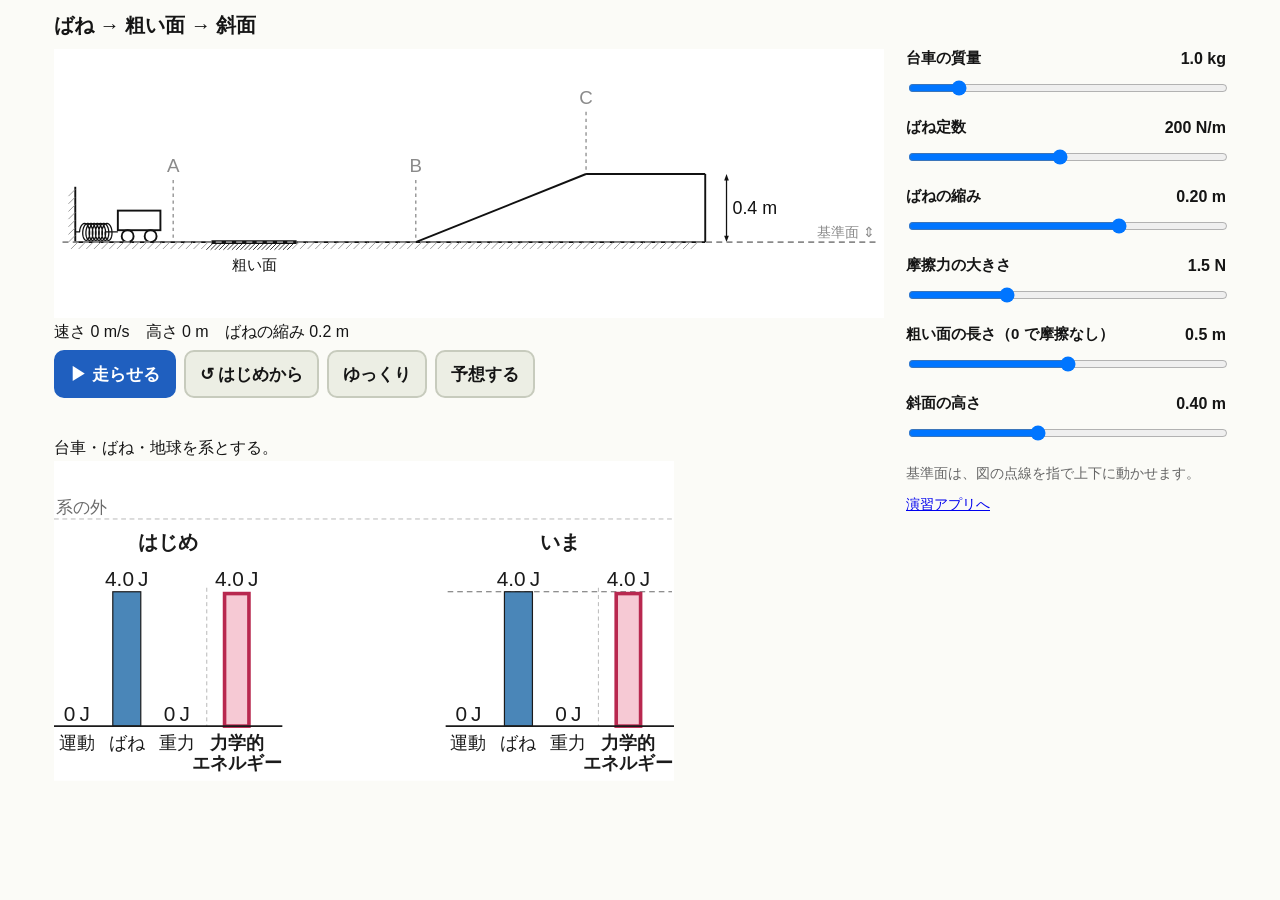
==== sim.html @ 1ea61e7e "シミュレーション（ばね → 粗い面 → 斜面 の台車）の試作: はじめ｜いま の棒グラフ、摩擦力の仕事の矢印、基準面を指で上下、予想（A・B・C の点で止めて比べる） Co-Authored-By: " ====
<!DOCTYPE html>
<html lang="ja">
<head>
<meta charset="utf-8">
<meta name="viewport" content="width=device-width,initial-scale=1,viewport-fit=cover">
<title>エネルギー棒グラフ シミュレーション</title>
<link rel="stylesheet" href="css/app.css">
<link rel="stylesheet" href="css/sim.css">
</head>
<body class="sim">
<div class="simwrap">
  <h1>ばね → 粗い面 → 斜面</h1>

  <div class="stage">
    <div id="course" class="course"></div>
    <p id="readout" class="readout"></p>
    <div class="runbtns">
      <button id="bRun" class="primary" type="button">▶ 走らせる</button>
      <button id="bReset" type="button">↺ はじめから</button>
      <button id="bSlow" type="button">ゆっくり</button>
      <button id="bPredict" type="button">予想する</button>
    </div>
    <p id="msg" class="simmsg"></p>

    <div id="predBox" class="pred hidden">
      <div class="predpts"><span>どの点で？</span><span id="predPts"></span></div>
      <p class="dim" id="predHint"></p>
      <div id="predChart" class="chart draw"></div>
    </div>

    <p class="sys">台車・ばね・地球を系とする。</p>
    <div id="chart" class="chart"></div>
  </div>

  <div class="params">
    <div id="sliders"></div>
    <p class="dim">基準面は、図の点線を指で上下に動かせます。</p>
    <p class="dim"><a href="index.html">演習アプリへ</a></p>
  </div>
</div>

<script src="lib/ebar.js"></script>
<script src="lib/scene.js"></script>
<script src="lib/simcore.js"></script>
<script src="js/sim.js"></script>
</body>
</html>
---- css/app.css ----
/* エネルギー棒グラフ 演習。スマホ縦が基本、横長（iPad・パソコン）は 2 列（docs/decisions.md 10） */
:root { --bg:#fbfbf7; --fg:#151515; --dim:#666; --line:#c7cbbd; --btn:#eceee4; --on:#1f5fbf; --ok:#14803a; --ng:#c62828; --warn:#9a5b00; }
* { box-sizing: border-box; -webkit-tap-highlight-color: transparent; }
html, body { margin: 0; height: 100%; background: var(--bg); color: var(--fg);
  font-family: "BIZ UDPGothic", "Hiragino Sans", "Hiragino Kaku Gothic ProN", "Noto Sans JP", Meiryo, sans-serif; touch-action: manipulation; }
body { overflow: hidden; }
.hidden { display: none !important; }
.dim { color: var(--dim); font-weight: 400; font-size: .85em; }
button, .big { font: inherit; font-weight: 700; font-size: 17px; background: var(--btn); color: var(--fg); border: 2px solid var(--line);
  border-radius: 10px; min-height: 48px; min-width: 48px; padding: 4px 14px; cursor: pointer;
  -webkit-user-select: none; user-select: none; -webkit-touch-callout: none; text-decoration: none; display: inline-flex; align-items: center; justify-content: center; }
button:active { filter: brightness(.92); }
button.on { background: var(--on); border-color: var(--on); color: #fff; }
.primary { background: var(--on); border-color: var(--on); color: #fff; }
.big { font-size: 19px; min-height: 56px; padding: 6px 22px; }
.view { position: fixed; inset: 0; overflow: auto; -webkit-overflow-scrolling: touch; }

/* ホーム */
.home { max-width: 720px; margin: 0 auto; padding: 18px 16px 60px; }
.home h1 { font-size: 24px; margin: 4px 0 6px; }
.home h2 { font-size: 18px; margin: 22px 0 8px; }
.lead { margin: 0 0 14px; line-height: 1.6; }
.field { display: flex; flex-direction: column; gap: 6px; font-weight: 700; }
.field input { font: inherit; font-size: 20px; padding: 10px 12px; border: 2px solid var(--line); border-radius: 10px; background: #fff; }
.levels { display: grid; grid-template-columns: 1fr; gap: 8px; }
.levels button { justify-content: flex-start; text-align: left; gap: 10px; min-height: 56px; }
.levels button .n { display: inline-block; min-width: 2.2em; font-size: 15px; background: #333; color: #fff; border-radius: 6px; padding: 2px 6px; text-align: center; }
.levels button.on .n { background: #fff; color: var(--on); }
.levels button .t { font-size: 13px; font-weight: 400; margin-left: auto; opacity: .85; }
.units { display: grid; grid-template-columns: 1fr; gap: 8px; }
.units label { display: flex; align-items: center; gap: 10px; background: #fff; border: 2px solid var(--line); border-radius: 10px; padding: 10px 12px; font-size: 17px; }
.units label.on { border-color: var(--on); }
.units input { width: 24px; height: 24px; }
.units.off { opacity: .4; pointer-events: none; }
.startrow { display: grid; grid-template-columns: 1fr 1fr; gap: 10px; margin-top: 24px; }
.startrow button { flex-direction: column; gap: 2px; padding: 6px 8px; }
.startrow button .t { font-size: 13px; font-weight: 400; opacity: .85; }
/* 練習は時間なし: 時間の棒を出さない */
.qtop.practice .timer, .qtop.practice .ttxt { visibility: hidden; }
.msg { color: var(--ng); font-weight: 700; min-height: 1.4em; }
@media (min-width: 700px) { .levels, .units { grid-template-columns: 1fr 1fr; } }

/* 問題 */
#vQuiz { display: grid; grid-template-rows: auto 1fr; grid-template-columns: minmax(0, 1fr); overflow: hidden; height: 100%; }
.qtop { display: flex; align-items: center; gap: 8px; padding: 6px 10px; padding-top: max(6px, env(safe-area-inset-top)); background: #eef0e6; border-bottom: 2px solid var(--line); }
.tag { background: #333; color: #fff; border-radius: 6px; padding: 2px 8px; font-size: 14px; white-space: nowrap; }
.qnum { font-weight: 700; white-space: nowrap; }
.timer { flex: 1; height: 10px; background: #dde0d3; border-radius: 5px; overflow: hidden; min-width: 40px; }
#timerBar { height: 100%; width: 100%; background: var(--on); transform-origin: left; }
#timerBar.low { background: var(--ng); }
.ttxt { font-variant-numeric: tabular-nums; font-weight: 700; min-width: 2.6em; text-align: right; }
.tool { min-height: 40px; min-width: 40px; padding: 2px 8px; font-size: 16px; }
@media (max-width: 560px) { .tool .lbl { display: none; } .qtop { gap: 6px; padding-left: 8px; padding-right: 8px; } }
/* 1 本の流れ: 問題文＋問い → 図 → 答える欄（→ 正誤と解説）。横長の画面でも 1 列で、図だけ横に並べる */
.qscroll { overflow: auto; -webkit-overflow-scrolling: touch; padding: 12px 14px 40px; }
.qcard { max-width: 980px; margin: 0 auto; }
.qtext { font-size: 18px; line-height: 1.75; margin: 0 0 8px; }
/* 問いは太字にしない（画面がガチャガチャする。先生の指摘 2026-11-16）。改行して同じ大きさで続ける */
.qtext .ask { display: block; margin-top: 4px; font-weight: 400; }
.figs { display: flex; flex-wrap: wrap; gap: 8px 16px; align-items: flex-start; margin-bottom: 10px; }
.figs .scene { flex: 0 1 auto; max-width: 100%; }
.figs .chart { flex: 1 1 340px; max-width: 560px; }
.figs .scene:empty { display: none; }
.figs .chart.wide { flex: 1 1 100%; max-width: 1000px; }
button:disabled { opacity: .35; cursor: default; }
.chart svg, .fbchart svg { display: block; width: 100%; height: auto; }
.scene svg { display: block; height: auto; }   /* 幅は app.js が実寸 × 3.6 px/mm で決める */
.answer { max-width: 460px; }
.warnnote { color: var(--ng); font-size: 14px; margin-left: 6px; }
.chart.draw svg { touch-action: none; -webkit-user-select: none; user-select: none; }
.choices { display: flex; flex-direction: column; gap: 10px; }
.choice { position: relative; background: #fff; border: 3px solid var(--line); border-radius: 12px; padding: 6px 8px 4px 34px; cursor: pointer; }
.choice .mk { position: absolute; left: 8px; top: 8px; font-weight: 700; font-size: 18px; }
.choice.sel { border-color: var(--on); }
.choice.right { border-color: var(--ok); }
.choice.wrong { border-color: var(--ng); }
.ansrow { display: flex; align-items: center; gap: 8px; margin-bottom: 6px; font-size: 20px; }
.anslbl { font-weight: 800; font-size: 18px; }
.ansbox { flex: 1; min-height: 48px; background: #fff; border: 2px solid var(--line); border-radius: 10px; padding: 6px 12px; font-size: 26px; font-weight: 700; text-align: right; font-variant-numeric: tabular-nums; }
.ansbox.empty { color: #aaa; font-weight: 400; font-size: 18px; }
.unit { font-size: 20px; font-weight: 700; min-width: 2.4em; }
.keypad { display: grid; grid-template-columns: repeat(4, 1fr); gap: 6px; }
.keypad button { min-height: 50px; font-size: 22px; }
.keypad .go { background: var(--on); border-color: var(--on); color: #fff; font-size: 19px; }
.keypad .wide { grid-column: span 2; }
.drawbtns { display: flex; gap: 8px; }
.drawbtns button { flex: 1; }
.feedback { font-size: 16px; line-height: 1.6; max-width: 640px; background: #fff; border: 2px solid var(--line); border-radius: 12px; padding: 8px 14px 12px; }
.fbchart { max-width: 560px; }
.choices { display: grid; grid-template-columns: 1fr; gap: 10px; }
@media (min-width: 900px) { .choices { grid-template-columns: 1fr 1fr; } }
.verdict { font-size: 24px; font-weight: 800; margin: 2px 0 4px; }
.verdict.ok { color: var(--ok); } .verdict.ng { color: var(--ng); }
.feedback ul { margin: 4px 0 6px; padding-left: 1.2em; }
.fbchart { margin: 4px 0 8px; }
.feedback .next { width: 100%; margin-top: 4px; }
/* 間違えたとき: 「最初からやり直す」と「次へ」を並べる */
.fbbtns { display: grid; grid-template-columns: 1fr 1fr; gap: 10px; margin-top: 4px; }
.fbbtns .next { margin-top: 0; }
.fbbtns button { padding: 6px 8px; }


/* 結果 */
.result { max-width: 720px; margin: 0 auto; padding: 18px 16px 60px; text-align: center; }
.rscore { font-size: 44px; font-weight: 800; margin: 10px 0; }
.clear { display: inline-block; font-size: 34px; font-weight: 800; color: #fff; background: var(--ok); border-radius: 12px; padding: 4px 26px; transform: rotate(-4deg); margin-bottom: 8px; }
.rlist { text-align: left; padding-left: 1.6em; line-height: 1.9; }
.rlist .ok { color: var(--ok); font-weight: 700; } .rlist .ng { color: var(--ng); font-weight: 700; }
.record img { width: 100%; max-width: 480px; border: 1px solid var(--line); margin: 10px 0; }
.row { display: flex; gap: 10px; justify-content: center; flex-wrap: wrap; margin-top: 16px; }

/* 計算用紙 */
#sheet { position: fixed; left: 0; right: 0; bottom: 0; height: 46vh; background: #fff; border-top: 3px solid #888; box-shadow: 0 -6px 20px rgba(0,0,0,.18);
  transform: translateY(105%); transition: transform .2s; z-index: 10; display: flex; flex-direction: column; }
#sheet.open { transform: none; }
#sheet.dragging { transition: none; }
#grip { height: 26px; display: flex; justify-content: center; align-items: center; cursor: ns-resize; touch-action: none; flex: none; }
#grip::before { content: ""; width: 70px; height: 6px; border-radius: 3px; background: #aaa; }
#tools { display: flex; gap: 8px; padding: 0 10px 6px; flex: none; align-items: center; flex-wrap: wrap; }
#tools button { min-height: 42px; font-size: 15px; }
#tools .sp { flex: 1; }
#tools .note { font-size: 13px; color: var(--dim); }
#padwrap { position: relative; flex: 1; min-height: 0;
  background-image: linear-gradient(#e8eef5 1px, transparent 1px), linear-gradient(90deg, #e8eef5 1px, transparent 1px); background-size: 28px 28px; }
#pad { position: absolute; inset: 0; width: 100%; height: 100%; touch-action: none; display: block; -webkit-user-select: none; user-select: none; -webkit-touch-callout: none; }

/* 電卓 */
#calc { position: fixed; right: 12px; top: 60px; width: 290px; background: #2b2f33; color: #fff; border-radius: 14px; padding: 8px;
  box-shadow: 0 8px 24px rgba(0,0,0,.3); z-index: 20; display: none; touch-action: none; -webkit-user-select: none; user-select: none; }
#calc.open { display: block; }
#calchead { display: flex; justify-content: space-between; align-items: center; padding: 0 4px 6px; cursor: move; font-size: 13px; color: #bbb; }
#calchead button { min-height: 34px; min-width: 34px; padding: 0 8px; font-size: 15px; background: #444; color: #fff; border-color: #555; }
#disp { background: #eef3e8; color: #111; border-radius: 8px; padding: 6px 10px; text-align: right; font-size: 18px; min-height: 64px; word-break: break-all; }
#disp .ex { color: #555; font-size: 16px; min-height: 1.3em; }
#disp .rv { font-size: 26px; font-weight: 700; }
#ckeys { display: grid; grid-template-columns: repeat(5, 1fr); gap: 6px; margin-top: 8px; }
#ckeys button { min-height: 46px; padding: 0; font-size: 20px; background: #444; color: #fff; border-color: #555; }
#ckeys button.op { background: #5a6e8c; }
#ckeys button.eq { background: #e08a1e; border-color: #e08a1e; }
#ckeys button.wide { grid-column: span 2; }
#ckeys button.small { font-size: 14px; }
---- css/sim.css ----
/* シミュレーション（sim.html）。ボタンと色は app.css をそのまま使う */
body.sim { overflow: auto; }
.simwrap { max-width: 1200px; margin: 0 auto; padding: 10px 14px 60px; display: grid; grid-template-columns: minmax(0, 1fr); gap: 10px 22px; }
.simwrap h1 { font-size: 20px; margin: 2px 0 0; }
@media (min-width: 1000px) {
  .simwrap { grid-template-columns: minmax(0, 1fr) 320px; }
  .simwrap h1 { grid-column: 1 / -1; }
}
.course svg { display: block; width: 100%; height: auto; touch-action: none; -webkit-user-select: none; user-select: none; }
.readout { margin: 4px 0; font-size: 16px; font-variant-numeric: tabular-nums; min-height: 1.5em; }
.runbtns { display: flex; flex-wrap: wrap; gap: 8px; }
.simmsg { min-height: 1.5em; margin: 8px 0; font-size: 16px; line-height: 1.6; }
.sys { margin: 6px 0 2px; font-size: 16px; }
.stage .chart { max-width: 620px; }
.chart svg { display: block; width: 100%; height: auto; }
.chart.draw svg { touch-action: none; -webkit-user-select: none; user-select: none; }
.pred { background: #fff; border: 2px solid var(--line); border-radius: 12px; padding: 8px 12px; margin-bottom: 8px; max-width: 640px; }
.predpts { display: flex; align-items: center; gap: 8px; flex-wrap: wrap; font-weight: 700; }
.predpts button { min-height: 44px; font-size: 16px; }
.pred .dim { margin: 4px 0; }

.params { align-self: start; }
.sl { display: grid; grid-template-columns: 1fr auto; align-items: center; gap: 2px 8px; margin: 0 0 12px; }
.sl .nm { font-weight: 700; font-size: 15px; }
.sl .val { font-variant-numeric: tabular-nums; font-size: 16px; font-weight: 700; text-align: right; min-width: 5.5em; }
.sl input { grid-column: 1 / -1; width: 100%; height: 32px; }
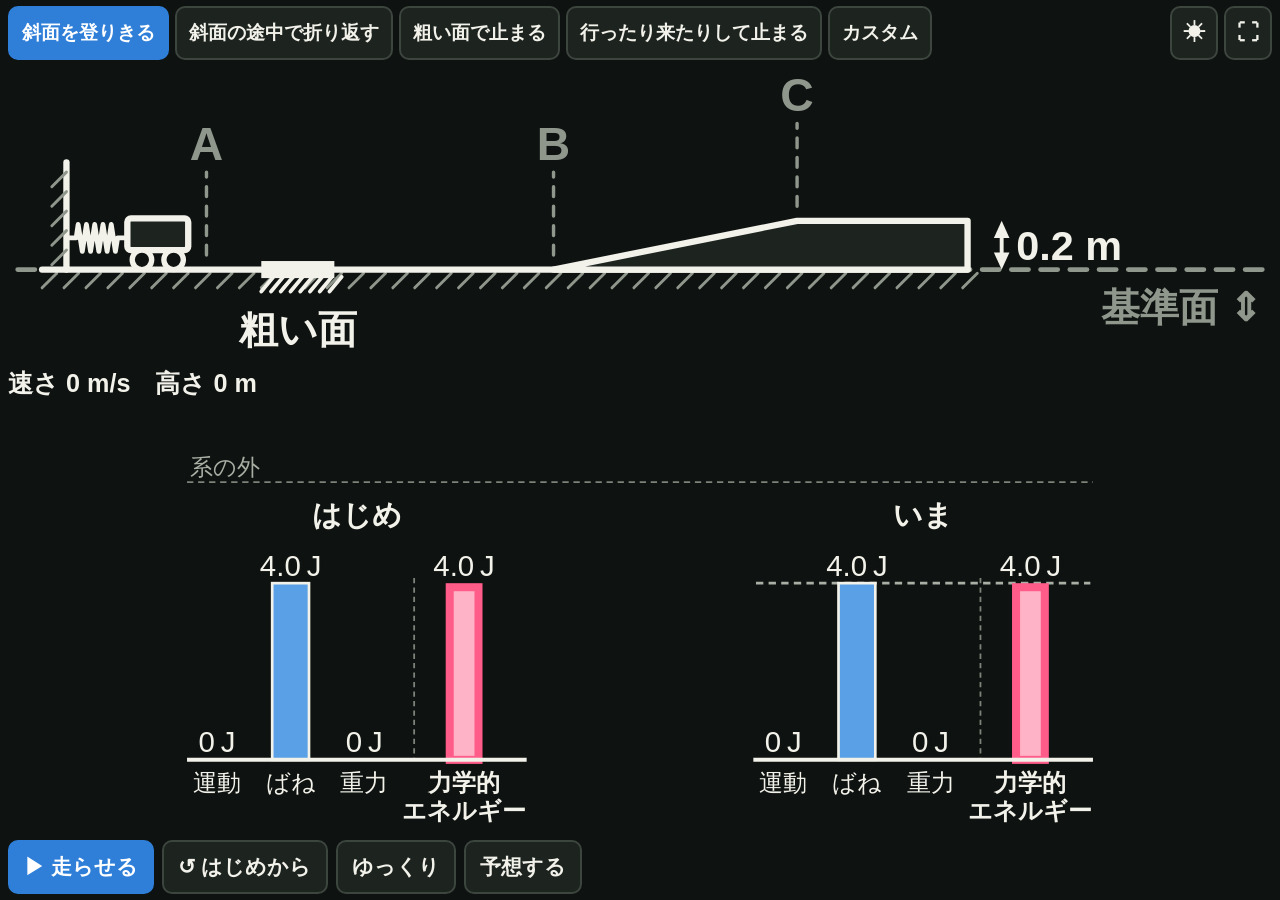
==== commit 65d72805: "シミュレーションを作り直す: 黒い画面（黒板に映す）、プリセット 4 つ＋カスタム（動かすのは 3 つ）、iPad で 1 画面に収める・全画面、スマホの並び、予想は黄色の点線で重ねる。棒グラフの部品" ====
--- a/sim.html
+++ b/sim.html
@@ -1,46 +1,48 @@
 <!DOCTYPE html>
-<html lang="ja">
+<html lang="ja" class="dark">
 <head>
 <meta charset="utf-8">
-<meta name="viewport" content="width=device-width,initial-scale=1,viewport-fit=cover">
+<meta name="viewport" content="width=device-width,initial-scale=1,maximum-scale=1,user-scalable=no,viewport-fit=cover">
+<meta name="apple-mobile-web-app-capable" content="yes">
+<meta name="mobile-web-app-capable" content="yes">
+<meta name="apple-mobile-web-app-status-bar-style" content="black-translucent">
+<meta name="theme-color" content="#0e1210">
 <title>エネルギー棒グラフ シミュレーション</title>
-<link rel="stylesheet" href="css/app.css">
 <link rel="stylesheet" href="css/sim.css">
 </head>
-<body class="sim">
-<div class="simwrap">
-  <h1>ばね → 粗い面 → 斜面</h1>
+<body>
+<div id="app">
+  <header class="bar">
+    <div id="presets" class="presets" role="tablist"></div>
+    <div class="tools">
+      <button id="bTheme" type="button" title="明るい画面／黒い画面">☀</button>
+      <button id="bFull" type="button" title="全画面">⛶</button>
+    </div>
+  </header>
 
-  <div class="stage">
-    <div id="course" class="course"></div>
-    <p id="readout" class="readout"></p>
+  <div id="course" class="cell course"></div>
+
+  <div class="info">
+    <span id="readout" class="readout"></span>
+    <span id="msg" class="msg"></span>
+  </div>
+
+  <div id="chart" class="cell chart"></div>
+  <p id="fricCap" class="fcap hidden">↑ 摩擦力が台車に負の仕事をした</p>
+
+  <footer class="bar ctl">
     <div class="runbtns">
       <button id="bRun" class="primary" type="button">▶ 走らせる</button>
       <button id="bReset" type="button">↺ はじめから</button>
       <button id="bSlow" type="button">ゆっくり</button>
       <button id="bPredict" type="button">予想する</button>
     </div>
-    <p id="msg" class="simmsg"></p>
-
-    <div id="predBox" class="pred hidden">
-      <div class="predpts"><span>どの点で？</span><span id="predPts"></span></div>
-      <p class="dim" id="predHint"></p>
-      <div id="predChart" class="chart draw"></div>
-    </div>
-
-    <p class="sys">台車・ばね・地球を系とする。</p>
-    <div id="chart" class="chart"></div>
-  </div>
-
-  <div class="params">
-    <div id="sliders"></div>
-    <p class="dim">基準面は、図の点線を指で上下に動かせます。</p>
-    <p class="dim"><a href="index.html">演習アプリへ</a></p>
-  </div>
+    <div id="predPts" class="predpts hidden"></div>
+    <div id="custom" class="custom hidden"></div>
+  </footer>
 </div>
 
 <script src="lib/ebar.js"></script>
-<script src="lib/scene.js"></script>
 <script src="lib/simcore.js"></script>
 <script src="js/sim.js"></script>
 </body>
--- a/css/sim.css
+++ b/css/sim.css
@@ -1,26 +1,67 @@
-/* シミュレーション（sim.html）。ボタンと色は app.css をそのまま使う */
-body.sim { overflow: auto; }
-.simwrap { max-width: 1200px; margin: 0 auto; padding: 10px 14px 60px; display: grid; grid-template-columns: minmax(0, 1fr); gap: 10px 22px; }
-.simwrap h1 { font-size: 20px; margin: 2px 0 0; }
-@media (min-width: 1000px) {
-  .simwrap { grid-template-columns: minmax(0, 1fr) 320px; }
-  .simwrap h1 { grid-column: 1 / -1; }
+/* シミュレーション（sim.html）。黒板に映す（iPad → プロジェクター）のが基本で、黒い画面が既定。
+ * 広い画面（iPad・パソコン）は 1 画面に収める: 上から 切り替え／コース／速さと知らせ／棒グラフ／ボタン。スクロールしない。
+ * 狭い画面（スマホ）は縦に並べてスクロールする。 */
+:root { --bg:#fbfbf7; --fg:#151515; --dim:#666; --line:#c7cbbd; --btn:#eceee4; --on:#1f5fbf; --hi:#c62828; }
+.dark { --bg:#0e1210; --fg:#f2f2ea; --dim:#a9afa5; --line:#3d453f; --btn:#1d2420; --on:#2f7fd9; --hi:#ffd84d; }
+* { box-sizing: border-box; -webkit-tap-highlight-color: transparent; }
+html, body { margin: 0; background: var(--bg); color: var(--fg); overscroll-behavior: none;
+  font-family: "BIZ UDPGothic", "Hiragino Sans", "Hiragino Kaku Gothic ProN", "Noto Sans JP", Meiryo, sans-serif;
+  touch-action: manipulation; -webkit-text-size-adjust: 100%; }
+body { -webkit-user-select: none; user-select: none; -webkit-touch-callout: none; }
+.hidden { display: none !important; }
+
+button { font: inherit; font-weight: 700; font-size: 18px; background: var(--btn); color: var(--fg); border: 2px solid var(--line);
+  border-radius: 10px; min-height: 48px; min-width: 48px; padding: 4px 14px; cursor: pointer; white-space: nowrap; }
+button:active { filter: brightness(1.2); }
+button.on, .primary { background: var(--on); border-color: var(--on); color: #fff; }
+button:disabled { opacity: .35; cursor: default; }
+
+#app { display: flex; flex-direction: column; gap: 6px;
+  padding: max(6px, env(safe-area-inset-top)) max(8px, env(safe-area-inset-right)) max(6px, env(safe-area-inset-bottom)) max(8px, env(safe-area-inset-left)); }
+.bar { display: flex; align-items: center; gap: 8px; flex-wrap: wrap; }
+.presets { display: flex; gap: 6px; flex: 1; flex-wrap: wrap; }
+.presets button { font-size: 17px; padding: 4px 12px; }
+.tools { display: flex; gap: 6px; margin-left: auto; }
+.tools button { font-size: 22px; padding: 0 10px; }
+/* スマホ: プリセットは 2 列に折り返す（横に流すと名前が切れた） */
+@media (max-width: 599px) {
+  .bar:first-child { flex-direction: column-reverse; align-items: stretch; }
+  .presets { display: grid; grid-template-columns: 1fr 1fr; overflow: visible; }
+  .presets button { font-size: 15px; padding: 4px 6px; white-space: normal; line-height: 1.25; }
+  .presets button:last-child { grid-column: 1 / -1; }
 }
-.course svg { display: block; width: 100%; height: auto; touch-action: none; -webkit-user-select: none; user-select: none; }
-.readout { margin: 4px 0; font-size: 16px; font-variant-numeric: tabular-nums; min-height: 1.5em; }
-.runbtns { display: flex; flex-wrap: wrap; gap: 8px; }
-.simmsg { min-height: 1.5em; margin: 8px 0; font-size: 16px; line-height: 1.6; }
-.sys { margin: 6px 0 2px; font-size: 16px; }
-.stage .chart { max-width: 620px; }
-.chart svg { display: block; width: 100%; height: auto; }
-.chart.draw svg { touch-action: none; -webkit-user-select: none; user-select: none; }
-.pred { background: #fff; border: 2px solid var(--line); border-radius: 12px; padding: 8px 12px; margin-bottom: 8px; max-width: 640px; }
-.predpts { display: flex; align-items: center; gap: 8px; flex-wrap: wrap; font-weight: 700; }
-.predpts button { min-height: 44px; font-size: 16px; }
-.pred .dim { margin: 4px 0; }
 
-.params { align-self: start; }
-.sl { display: grid; grid-template-columns: 1fr auto; align-items: center; gap: 2px 8px; margin: 0 0 12px; }
-.sl .nm { font-weight: 700; font-size: 15px; }
-.sl .val { font-variant-numeric: tabular-nums; font-size: 16px; font-weight: 700; text-align: right; min-width: 5.5em; }
-.sl input { grid-column: 1 / -1; width: 100%; height: 32px; }
+.cell svg { display: block; width: 100%; height: auto; touch-action: none; }
+.info { display: flex; flex-wrap: wrap; align-items: baseline; gap: 2px 18px; min-height: 1.6em; }
+.readout { font-size: 20px; font-weight: 700; font-variant-numeric: tabular-nums; white-space: nowrap; }
+.msg { font-size: 18px; color: var(--hi); font-weight: 700; line-height: 1.4; }
+
+.fcap { margin: 0; font-size: 16px; font-weight: 700; text-align: center; }
+.ctl { gap: 8px 16px; }
+.runbtns { display: flex; gap: 8px; flex-wrap: wrap; }
+.predpts { display: flex; gap: 6px; align-items: center; flex-wrap: wrap; font-weight: 700; font-size: 18px; }
+.custom { display: flex; gap: 6px 18px; flex-wrap: wrap; flex: 1; align-items: center; }
+.sl { display: grid; grid-template-columns: auto auto; align-items: center; gap: 0 8px; min-width: 200px; flex: 1; }
+.sl .nm { font-weight: 700; font-size: 16px; }
+.sl .val { font-variant-numeric: tabular-nums; font-size: 18px; font-weight: 700; text-align: right; }
+.sl input { grid-column: 1 / -1; width: 100%; height: 34px; accent-color: var(--on); }
+.fixed { font-size: 14px; color: var(--dim); width: 100%; }
+
+/* 広い画面: 1 画面に収める（全画面・ホーム画面から開いたときも、ずれない） */
+@media (min-width: 600px) and (min-height: 540px) {
+  html, body { height: 100%; overflow: hidden; }
+  #app { position: fixed; inset: 0; }
+  .course { flex: 1.0 1 0; min-height: 0; }
+  .chart { flex: 1.45 1 0; min-height: 0; }
+  .cell svg { height: 100%; }
+  .readout { font-size: clamp(18px, 2.8vh, 30px); }
+  .msg { font-size: clamp(16px, 2.4vh, 26px); }
+  button { font-size: clamp(16px, 2.3vh, 22px); min-height: clamp(44px, 6vh, 60px); }
+  .presets button { font-size: clamp(15px, 2.1vh, 21px); }
+}
+/* 縦長の iPad: 図は幅で決まるので、図の高さは中身どおりにして、余りは棒グラフの上下に回す */
+@media (min-width: 600px) and (min-height: 540px) and (orientation: portrait) {
+  .course { flex: none; }
+  .cell svg { height: auto; }
+  .chart { display: flex; align-items: center; }
+}
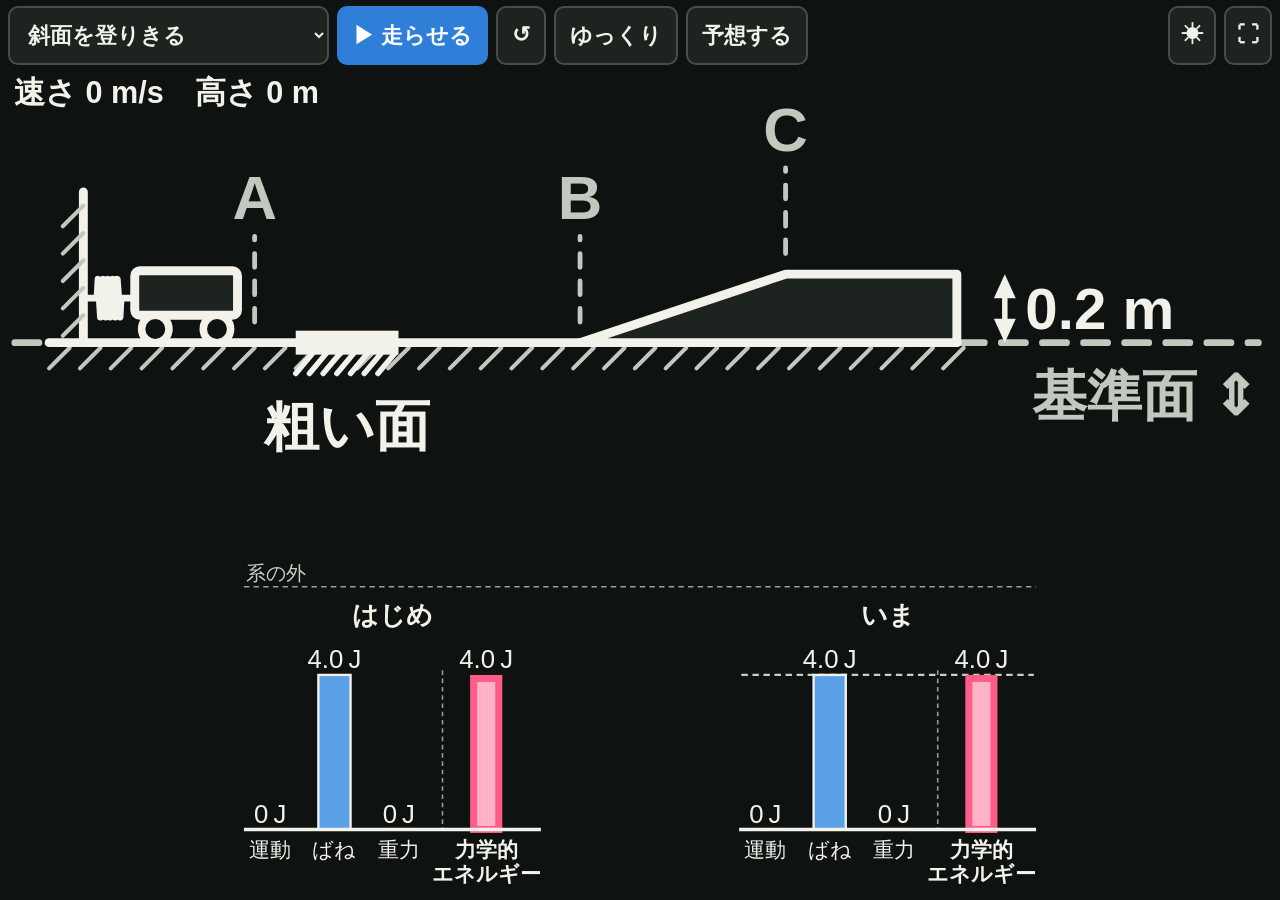
==== commit af0949fb: "シミュレーションを大きく: コースを 2.5 m に縮め台車を 0.3 m に、操作を 1 行に（場面はプルダウン）、速さを図の左上に大きく、灰色を明るく、知らせの文は専用の行に Co-Authore" ====
--- a/sim.html
+++ b/sim.html
@@ -12,34 +12,32 @@
 </head>
 <body>
 <div id="app">
+  <!-- 操作は 1 行にまとめる（場面・再生・予想）。図の場所を広くとる -->
   <header class="bar">
-    <div id="presets" class="presets" role="tablist"></div>
-    <div class="tools">
-      <button id="bTheme" type="button" title="明るい画面／黒い画面">☀</button>
-      <button id="bFull" type="button" title="全画面">⛶</button>
+    <select id="preset" aria-label="場面"></select>
+    <button id="bRun" class="primary" type="button">▶ 走らせる</button>
+    <button id="bReset" type="button" title="はじめから">↺</button>
+    <button id="bSlow" type="button">ゆっくり</button>
+    <button id="bPredict" type="button">予想する</button>
+    <span class="sp"></span>
+    <button id="bTheme" class="icon" type="button" title="明るい画面／黒い画面">☀</button>
+    <button id="bFull" class="icon" type="button" title="全画面">⛶</button>
+  </header>
+  <div id="predPts" class="bar sub hidden"></div>
+  <div id="custom" class="bar sub hidden"></div>
+
+  <!-- 上にコース、下に棒グラフ。どの画面でも上下に積む（横に並べると両方小さくなった） -->
+  <main class="stage">
+    <div class="cell course">
+      <div id="course"></div>
+      <div id="readout" class="readout"></div>
     </div>
-  </header>
-
-  <div id="course" class="cell course"></div>
-
-  <div class="info">
-    <span id="readout" class="readout"></span>
-    <span id="msg" class="msg"></span>
-  </div>
-
-  <div id="chart" class="cell chart"></div>
-  <p id="fricCap" class="fcap hidden">↑ 摩擦力が台車に負の仕事をした</p>
-
-  <footer class="bar ctl">
-    <div class="runbtns">
-      <button id="bRun" class="primary" type="button">▶ 走らせる</button>
-      <button id="bReset" type="button">↺ はじめから</button>
-      <button id="bSlow" type="button">ゆっくり</button>
-      <button id="bPredict" type="button">予想する</button>
+    <div class="side">
+      <div id="msg" class="msg"></div>
+      <div id="chart" class="cell chart"></div>
+      <p id="fricCap" class="fcap hidden">↑ 摩擦力が台車に負の仕事をした</p>
     </div>
-    <div id="predPts" class="predpts hidden"></div>
-    <div id="custom" class="custom hidden"></div>
-  </footer>
+  </main>
 </div>
 
 <script src="lib/ebar.js"></script>
--- a/css/sim.css
+++ b/css/sim.css
@@ -1,8 +1,8 @@
 /* シミュレーション（sim.html）。黒板に映す（iPad → プロジェクター）のが基本で、黒い画面が既定。
- * 広い画面（iPad・パソコン）は 1 画面に収める: 上から 切り替え／コース／速さと知らせ／棒グラフ／ボタン。スクロールしない。
+ * 操作は上の 1 行だけ。残りはコース（大きく）と棒グラフ。広い画面は 1 画面に収め、スクロールしない。
  * 狭い画面（スマホ）は縦に並べてスクロールする。 */
-:root { --bg:#fbfbf7; --fg:#151515; --dim:#666; --line:#c7cbbd; --btn:#eceee4; --on:#1f5fbf; --hi:#c62828; }
-.dark { --bg:#0e1210; --fg:#f2f2ea; --dim:#a9afa5; --line:#3d453f; --btn:#1d2420; --on:#2f7fd9; --hi:#ffd84d; }
+:root { --bg:#fbfbf7; --fg:#151515; --dim:#555; --line:#c7cbbd; --btn:#eceee4; --on:#1f5fbf; --hi:#c62828; }
+.dark { --bg:#0e1210; --fg:#f2f2ea; --dim:#c9cec5; --line:#465049; --btn:#1d2420; --on:#2f7fd9; --hi:#ffd84d; }
 * { box-sizing: border-box; -webkit-tap-highlight-color: transparent; }
 html, body { margin: 0; background: var(--bg); color: var(--fg); overscroll-behavior: none;
   font-family: "BIZ UDPGothic", "Hiragino Sans", "Hiragino Kaku Gothic ProN", "Noto Sans JP", Meiryo, sans-serif;
@@ -10,58 +10,60 @@
 body { -webkit-user-select: none; user-select: none; -webkit-touch-callout: none; }
 .hidden { display: none !important; }
 
-button { font: inherit; font-weight: 700; font-size: 18px; background: var(--btn); color: var(--fg); border: 2px solid var(--line);
+button, select { font: inherit; font-weight: 700; font-size: 18px; background: var(--btn); color: var(--fg); border: 2px solid var(--line);
   border-radius: 10px; min-height: 48px; min-width: 48px; padding: 4px 14px; cursor: pointer; white-space: nowrap; }
+select { padding-right: 10px; }
 button:active { filter: brightness(1.2); }
 button.on, .primary { background: var(--on); border-color: var(--on); color: #fff; }
 button:disabled { opacity: .35; cursor: default; }
+.icon { font-size: 22px; padding: 0 10px; }
 
 #app { display: flex; flex-direction: column; gap: 6px;
   padding: max(6px, env(safe-area-inset-top)) max(8px, env(safe-area-inset-right)) max(6px, env(safe-area-inset-bottom)) max(8px, env(safe-area-inset-left)); }
 .bar { display: flex; align-items: center; gap: 8px; flex-wrap: wrap; }
-.presets { display: flex; gap: 6px; flex: 1; flex-wrap: wrap; }
-.presets button { font-size: 17px; padding: 4px 12px; }
-.tools { display: flex; gap: 6px; margin-left: auto; }
-.tools button { font-size: 22px; padding: 0 10px; }
-/* スマホ: プリセットは 2 列に折り返す（横に流すと名前が切れた） */
+.bar .sp { flex: 1; }
+.sub { font-weight: 700; font-size: 18px; }
+
+.cell { position: relative; }
+.cell svg { display: block; width: 100%; height: auto; touch-action: none; }
+/* 速さ・高さはコースの左上に大きく（PhET の Energy Skate Park も速さは図の中に出す） */
+.readout { position: absolute; left: 6px; top: 2px; font-size: 22px; font-weight: 700; font-variant-numeric: tabular-nums; white-space: nowrap; pointer-events: none; }
+.msg { min-height: 1.35em; font-size: 18px; color: var(--hi); font-weight: 700; line-height: 1.35; text-align: center; }
+.stage, .side { display: flex; flex-direction: column; gap: 4px; }
+.fcap { margin: 0; font-size: 16px; font-weight: 700; text-align: center; }
+
+.sl { display: grid; grid-template-columns: auto auto; align-items: center; gap: 0 8px; min-width: 190px; flex: 1; }
+.sl .nm { font-size: 16px; }
+.sl .val { font-variant-numeric: tabular-nums; font-size: 18px; text-align: right; }
+.sl input { grid-column: 1 / -1; width: 100%; height: 34px; accent-color: var(--on); }
+.fixed { font-size: 14px; font-weight: 400; color: var(--dim); width: 100%; }
+
+/* スマホ: ボタンは折り返し、「はじめから」などは記号だけ */
 @media (max-width: 599px) {
-  .bar:first-child { flex-direction: column-reverse; align-items: stretch; }
-  .presets { display: grid; grid-template-columns: 1fr 1fr; overflow: visible; }
-  .presets button { font-size: 15px; padding: 4px 6px; white-space: normal; line-height: 1.25; }
-  .presets button:last-child { grid-column: 1 / -1; }
+  button, select { font-size: 16px; padding: 4px 10px; }
+  #preset { flex: 1 1 100%; }
+  .readout { font-size: 16px; }
+  .msg { font-size: 15px; }
 }
-
-.cell svg { display: block; width: 100%; height: auto; touch-action: none; }
-.info { display: flex; flex-wrap: wrap; align-items: baseline; gap: 2px 18px; min-height: 1.6em; }
-.readout { font-size: 20px; font-weight: 700; font-variant-numeric: tabular-nums; white-space: nowrap; }
-.msg { font-size: 18px; color: var(--hi); font-weight: 700; line-height: 1.4; }
-
-.fcap { margin: 0; font-size: 16px; font-weight: 700; text-align: center; }
-.ctl { gap: 8px 16px; }
-.runbtns { display: flex; gap: 8px; flex-wrap: wrap; }
-.predpts { display: flex; gap: 6px; align-items: center; flex-wrap: wrap; font-weight: 700; font-size: 18px; }
-.custom { display: flex; gap: 6px 18px; flex-wrap: wrap; flex: 1; align-items: center; }
-.sl { display: grid; grid-template-columns: auto auto; align-items: center; gap: 0 8px; min-width: 200px; flex: 1; }
-.sl .nm { font-weight: 700; font-size: 16px; }
-.sl .val { font-variant-numeric: tabular-nums; font-size: 18px; font-weight: 700; text-align: right; }
-.sl input { grid-column: 1 / -1; width: 100%; height: 34px; accent-color: var(--on); }
-.fixed { font-size: 14px; color: var(--dim); width: 100%; }
 
 /* 広い画面: 1 画面に収める（全画面・ホーム画面から開いたときも、ずれない） */
 @media (min-width: 600px) and (min-height: 540px) {
   html, body { height: 100%; overflow: hidden; }
   #app { position: fixed; inset: 0; }
-  .course { flex: 1.0 1 0; min-height: 0; }
-  .chart { flex: 1.45 1 0; min-height: 0; }
+  .stage { flex: 1 1 0; min-height: 0; }
+  .course { flex: 1 1 0; min-height: 0; }
+  .side { flex: 1 1 0; min-height: 0; }
+  .chart { flex: 1 1 0; min-height: 0; }
+  #course { height: 100%; }
   .cell svg { height: 100%; }
-  .readout { font-size: clamp(18px, 2.8vh, 30px); }
-  .msg { font-size: clamp(16px, 2.4vh, 26px); }
-  button { font-size: clamp(16px, 2.3vh, 22px); min-height: clamp(44px, 6vh, 60px); }
-  .presets button { font-size: clamp(15px, 2.1vh, 21px); }
+  .readout { font-size: clamp(20px, 3.4vh, 38px); }
+  .msg { font-size: clamp(16px, 2.6vh, 28px); }
+  button, select { font-size: clamp(16px, 2.4vh, 24px); min-height: clamp(44px, 6.5vh, 64px); }
 }
-/* 縦長の iPad: 図は幅で決まるので、図の高さは中身どおりにして、余りは棒グラフの上下に回す */
+/* 16:9 でも上下に積む。左右に並べると、コースも棒グラフも幅で縮み、台車が約 135 px → 95 px に小さくなった（2026-11-17 に試した） */
+/* 縦長の iPad: 図は幅で決まるので、中身どおりの高さにして余りを上下に回す */
 @media (min-width: 600px) and (min-height: 540px) and (orientation: portrait) {
   .course { flex: none; }
-  .cell svg { height: auto; }
+  .cell svg, #course { height: auto; }
   .chart { display: flex; align-items: center; }
 }
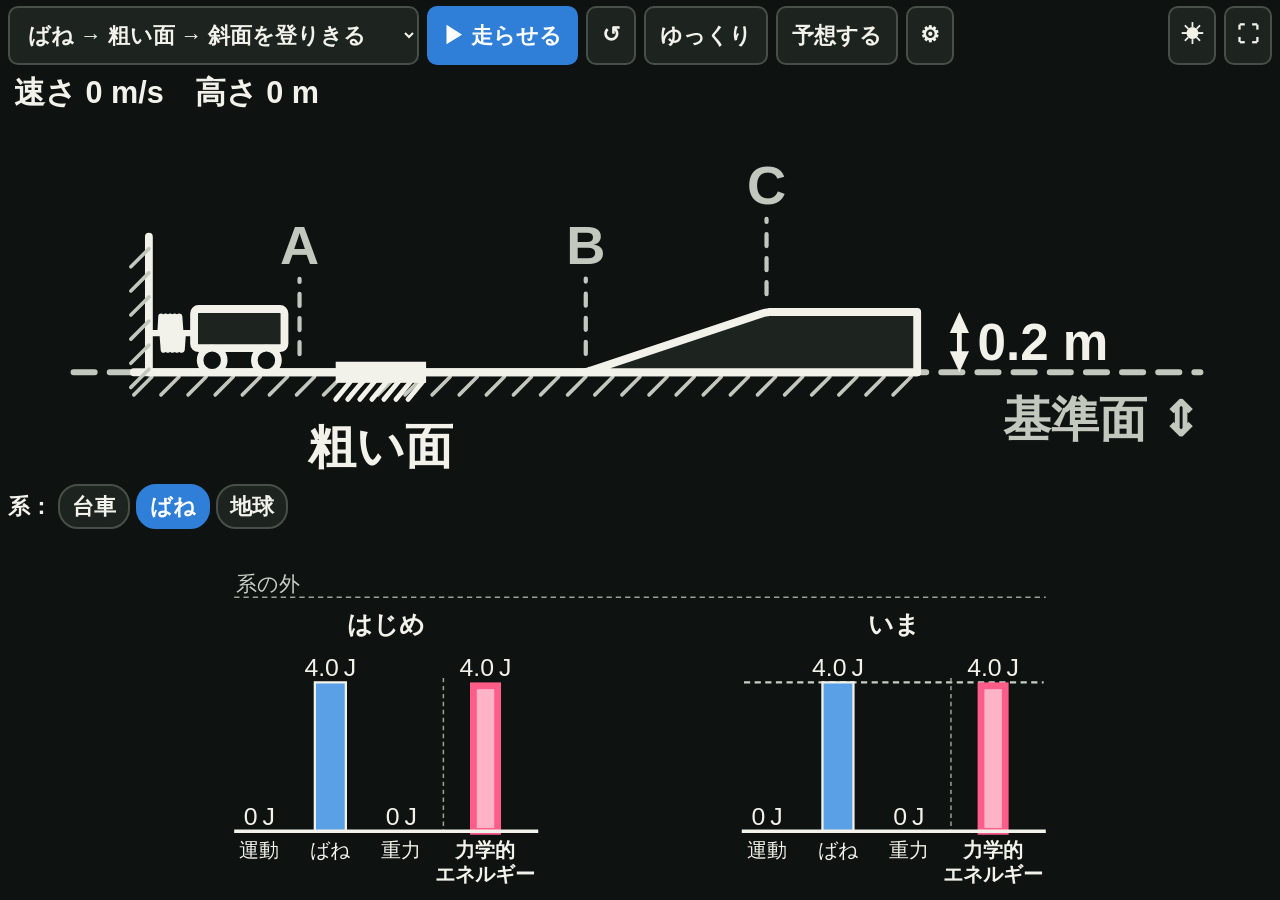
==== commit b503c6eb: "シミュレーションを 15 場面に（重力・ばね・ばねと重力・粗い面の 4 つのまとまり）、どの場面でも系を選べる（ばね・鉛直なら地球）、仕事の矢印を太く大きく - 物理を道（点の列）＋飛び出したあとの放" ====
--- a/sim.html
+++ b/sim.html
@@ -19,6 +19,7 @@
     <button id="bReset" type="button" title="はじめから">↺</button>
     <button id="bSlow" type="button">ゆっくり</button>
     <button id="bPredict" type="button">予想する</button>
+    <button id="bAdj" class="icon" type="button" title="値を動かす">⚙</button>
     <span class="sp"></span>
     <button id="bTheme" class="icon" type="button" title="明るい画面／黒い画面">☀</button>
     <button id="bFull" class="icon" type="button" title="全画面">⛶</button>
@@ -26,14 +27,14 @@
   <div id="predPts" class="bar sub hidden"></div>
   <div id="custom" class="bar sub hidden"></div>
 
-  <!-- 上にコース、下に棒グラフ。どの画面でも上下に積む（横に並べると両方小さくなった） -->
-  <main class="stage">
+  <!-- 上にコース、下に棒グラフ（横に並べると両方小さくなった）。縦長の場面（鉛直）だけ、横長の画面で左右に並べる -->
+  <main id="stage" class="stage">
     <div class="cell course">
       <div id="course"></div>
       <div id="readout" class="readout"></div>
     </div>
     <div class="side">
-      <div id="msg" class="msg"></div>
+      <div class="row2"><div id="sys" class="sys"></div><div id="msg" class="msg"></div></div>
       <div id="chart" class="cell chart"></div>
       <p id="fricCap" class="fcap hidden">↑ 摩擦力が台車に負の仕事をした</p>
     </div>
--- a/css/sim.css
+++ b/css/sim.css
@@ -28,7 +28,13 @@
 .cell svg { display: block; width: 100%; height: auto; touch-action: none; }
 /* 速さ・高さはコースの左上に大きく（PhET の Energy Skate Park も速さは図の中に出す） */
 .readout { position: absolute; left: 6px; top: 2px; font-size: 22px; font-weight: 700; font-variant-numeric: tabular-nums; white-space: nowrap; pointer-events: none; }
-.msg { min-height: 1.35em; font-size: 18px; color: var(--hi); font-weight: 700; line-height: 1.35; text-align: center; }
+.msg { min-height: 1.35em; font-size: 18px; color: var(--hi); font-weight: 700; line-height: 1.35; text-align: center; flex: 1 1 14em; }
+/* 系: 物体・ばね・地球。系に入れたものは塗り、外は点線の枠。物体（と斜面のある場面の地球）は選べない */
+.row2 { display: flex; align-items: center; gap: 4px 12px; flex-wrap: wrap; }
+.sys { display: flex; align-items: center; gap: 6px; font-weight: 700; font-size: 18px; }
+.sys .chip { flex: none; min-height: 40px; min-width: 0; padding: 2px 12px; border-radius: 20px; font-size: 18px; border: 2px dashed var(--line); background: transparent; color: var(--dim); }
+.sys .chip.on { background: var(--on); border: 2px solid var(--on); color: #fff; }
+.sys .chip.lock { display: inline-flex; align-items: center; background: var(--btn); border: 2px solid var(--line); color: var(--fg); }
 .stage, .side { display: flex; flex-direction: column; gap: 4px; }
 .fcap { margin: 0; font-size: 16px; font-weight: 700; text-align: center; }
 
@@ -58,9 +64,21 @@
   .cell svg { height: 100%; }
   .readout { font-size: clamp(20px, 3.4vh, 38px); }
   .msg { font-size: clamp(16px, 2.6vh, 28px); }
+  .sys, .sys .chip { font-size: clamp(16px, 2.4vh, 24px); }
+  .sys .chip { min-height: clamp(36px, 5vh, 52px); }
   button, select { font-size: clamp(16px, 2.4vh, 24px); min-height: clamp(44px, 6.5vh, 64px); }
 }
 /* 16:9 でも上下に積む。左右に並べると、コースも棒グラフも幅で縮み、台車が約 135 px → 95 px に小さくなった（2026-11-17 に試した） */
+/* 縦長の場面（鉛直: 自由落下・鉛直ばね振り子）は、横長の画面で左右に並べる（上下に積むと物体が小さくなる） */
+@media (min-width: 600px) and (min-height: 540px) and (orientation: landscape) {
+  .stage.tall { flex-direction: row; }
+  .stage.tall .course { flex: 0 0 40%; }
+  .stage.tall .readout { white-space: normal; right: 0; }
+  .stage.tall .side { flex: 1 1 0; }
+  html .stage.tall .course svg { max-height: none; }   /* 下の 48vh より強く */
+}
+/* 縦長の場面を上下に積むとき（スマホ・縦の iPad）は、図が画面の半分より高くならないように */
+.stage.tall .course svg { max-height: 48vh; }
 /* 縦長の iPad: 図は幅で決まるので、中身どおりの高さにして余りを上下に回す */
 @media (min-width: 600px) and (min-height: 540px) and (orientation: portrait) {
   .course { flex: none; }
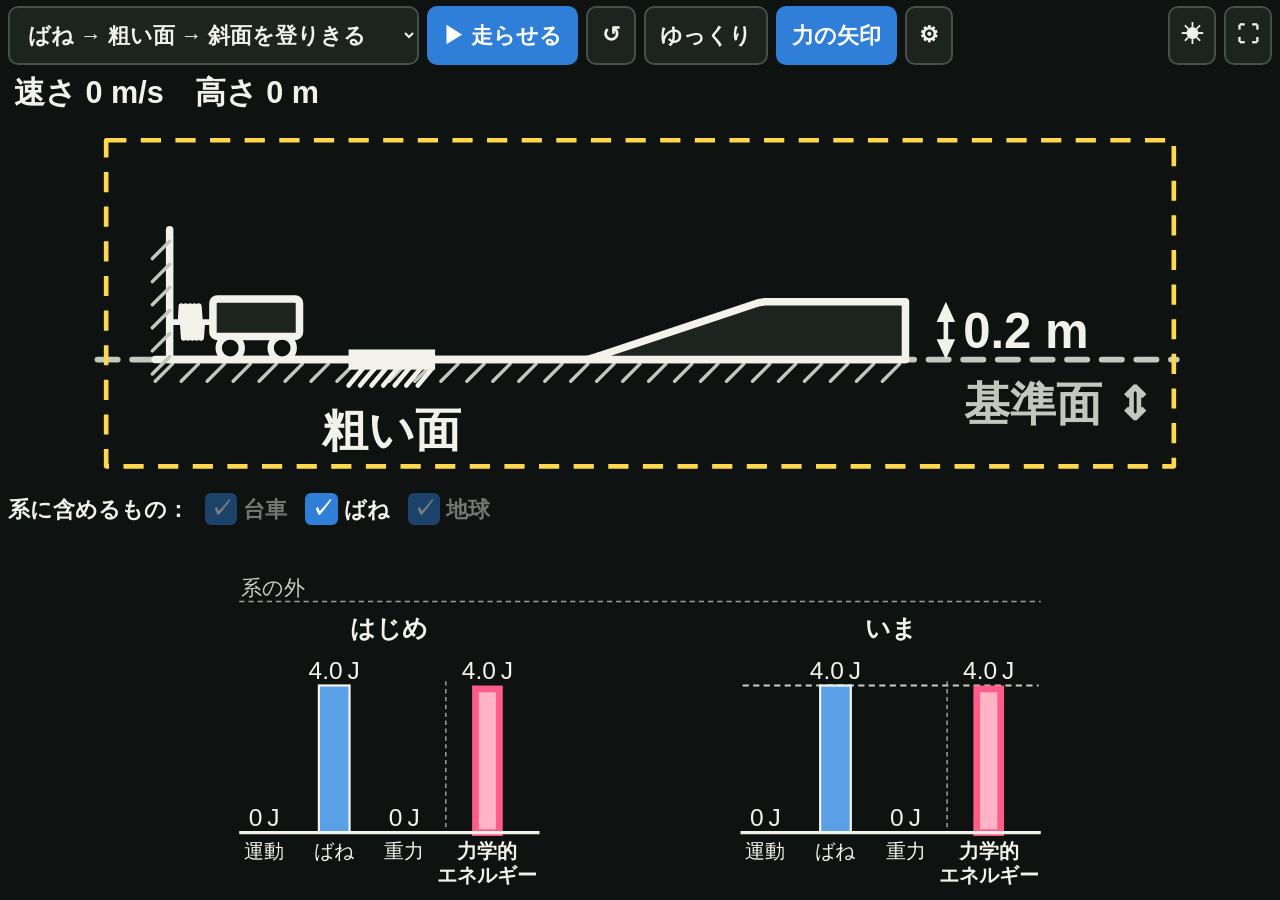
==== commit 93ef6a2e: "シミュレーション: 系の囲み・力の矢印・系のチェック欄、文を減らす、予想の機能をやめる - 知らせの文は何が起きたかだけ（白）。仕事の矢印の下の文は「摩擦力が台車に」の 1 行 - コースに系を黄色の" ====
--- a/sim.html
+++ b/sim.html
@@ -12,19 +12,18 @@
 </head>
 <body>
 <div id="app">
-  <!-- 操作は 1 行にまとめる（場面・再生・予想）。図の場所を広くとる -->
+  <!-- 操作は 1 行にまとめる（場面・再生・表示）。図の場所を広くとる -->
   <header class="bar">
     <select id="preset" aria-label="場面"></select>
     <button id="bRun" class="primary" type="button">▶ 走らせる</button>
     <button id="bReset" type="button" title="はじめから">↺</button>
     <button id="bSlow" type="button">ゆっくり</button>
-    <button id="bPredict" type="button">予想する</button>
+    <button id="bForce" class="on" type="button" aria-pressed="true">力の矢印</button>
     <button id="bAdj" class="icon" type="button" title="値を動かす">⚙</button>
     <span class="sp"></span>
     <button id="bTheme" class="icon" type="button" title="明るい画面／黒い画面">☀</button>
     <button id="bFull" class="icon" type="button" title="全画面">⛶</button>
   </header>
-  <div id="predPts" class="bar sub hidden"></div>
   <div id="custom" class="bar sub hidden"></div>
 
   <!-- 上にコース、下に棒グラフ（横に並べると両方小さくなった）。縦長の場面（鉛直）だけ、横長の画面で左右に並べる -->
--- a/css/sim.css
+++ b/css/sim.css
@@ -28,13 +28,16 @@
 .cell svg { display: block; width: 100%; height: auto; touch-action: none; }
 /* 速さ・高さはコースの左上に大きく（PhET の Energy Skate Park も速さは図の中に出す） */
 .readout { position: absolute; left: 6px; top: 2px; font-size: 22px; font-weight: 700; font-variant-numeric: tabular-nums; white-space: nowrap; pointer-events: none; }
-.msg { min-height: 1.35em; font-size: 18px; color: var(--hi); font-weight: 700; line-height: 1.35; text-align: center; flex: 1 1 14em; }
-/* 系: 物体・ばね・地球。系に入れたものは塗り、外は点線の枠。物体（と斜面のある場面の地球）は選べない */
+/* 文は何が起きたかだけ。白（黄色は系の囲みに使う。先生の指摘 2026-11-18「黄色の文字こそ自明だから白でいい」） */
+.msg { min-height: 1.35em; font-size: 18px; color: var(--fg); font-weight: 700; line-height: 1.35; text-align: center; flex: 1 1 14em; }
+/* 系: 「系に含めるもの：☑台車 ☐ばね ☑地球」。□ は教室の後ろから見えるよう字と同じくらい大きく。
+ * 外せないもの（物体、鉛直でない場面の地球）は薄く。青く塗った丸いボタンは、決まりを知らないと読めなかった（2026-11-18） */
 .row2 { display: flex; align-items: center; gap: 4px 12px; flex-wrap: wrap; }
-.sys { display: flex; align-items: center; gap: 6px; font-weight: 700; font-size: 18px; }
-.sys .chip { flex: none; min-height: 40px; min-width: 0; padding: 2px 12px; border-radius: 20px; font-size: 18px; border: 2px dashed var(--line); background: transparent; color: var(--dim); }
-.sys .chip.on { background: var(--on); border: 2px solid var(--on); color: #fff; }
-.sys .chip.lock { display: inline-flex; align-items: center; background: var(--btn); border: 2px solid var(--line); color: var(--fg); }
+.sys { display: flex; align-items: center; flex-wrap: wrap; gap: 0 14px; font-weight: 700; font-size: 18px; }
+.sys .cb { display: inline-flex; align-items: center; gap: 6px; min-height: 44px; min-width: 0; padding: 0 2px; border: none; background: transparent; color: var(--fg); font-size: 1em; }
+.sys .cb .bx { flex: none; width: 1.5em; height: 1.5em; border: 3px solid var(--fg); border-radius: 6px; display: inline-flex; align-items: center; justify-content: center; line-height: 1; }
+.sys .cb.on .bx { background: var(--on); border-color: var(--on); color: #fff; }
+.sys .cb.lock { opacity: .45; cursor: default; }
 .stage, .side { display: flex; flex-direction: column; gap: 4px; }
 .fcap { margin: 0; font-size: 16px; font-weight: 700; text-align: center; }
 
@@ -50,6 +53,8 @@
   #preset { flex: 1 1 100%; }
   .readout { font-size: 16px; }
   .msg { font-size: 15px; }
+  .sys { font-size: 15px; gap: 0 8px; }
+  .sys .cb .bx { border-width: 2px; }
 }
 
 /* 広い画面: 1 画面に収める（全画面・ホーム画面から開いたときも、ずれない） */
@@ -64,8 +69,8 @@
   .cell svg { height: 100%; }
   .readout { font-size: clamp(20px, 3.4vh, 38px); }
   .msg { font-size: clamp(16px, 2.6vh, 28px); }
-  .sys, .sys .chip { font-size: clamp(16px, 2.4vh, 24px); }
-  .sys .chip { min-height: clamp(36px, 5vh, 52px); }
+  .sys { font-size: clamp(16px, 2.4vh, 24px); }
+  .sys .cb { min-height: clamp(40px, 5.5vh, 56px); }
   button, select { font-size: clamp(16px, 2.4vh, 24px); min-height: clamp(44px, 6.5vh, 64px); }
 }
 /* 16:9 でも上下に積む。左右に並べると、コースも棒グラフも幅で縮み、台車が約 135 px → 95 px に小さくなった（2026-11-17 に試した） */
